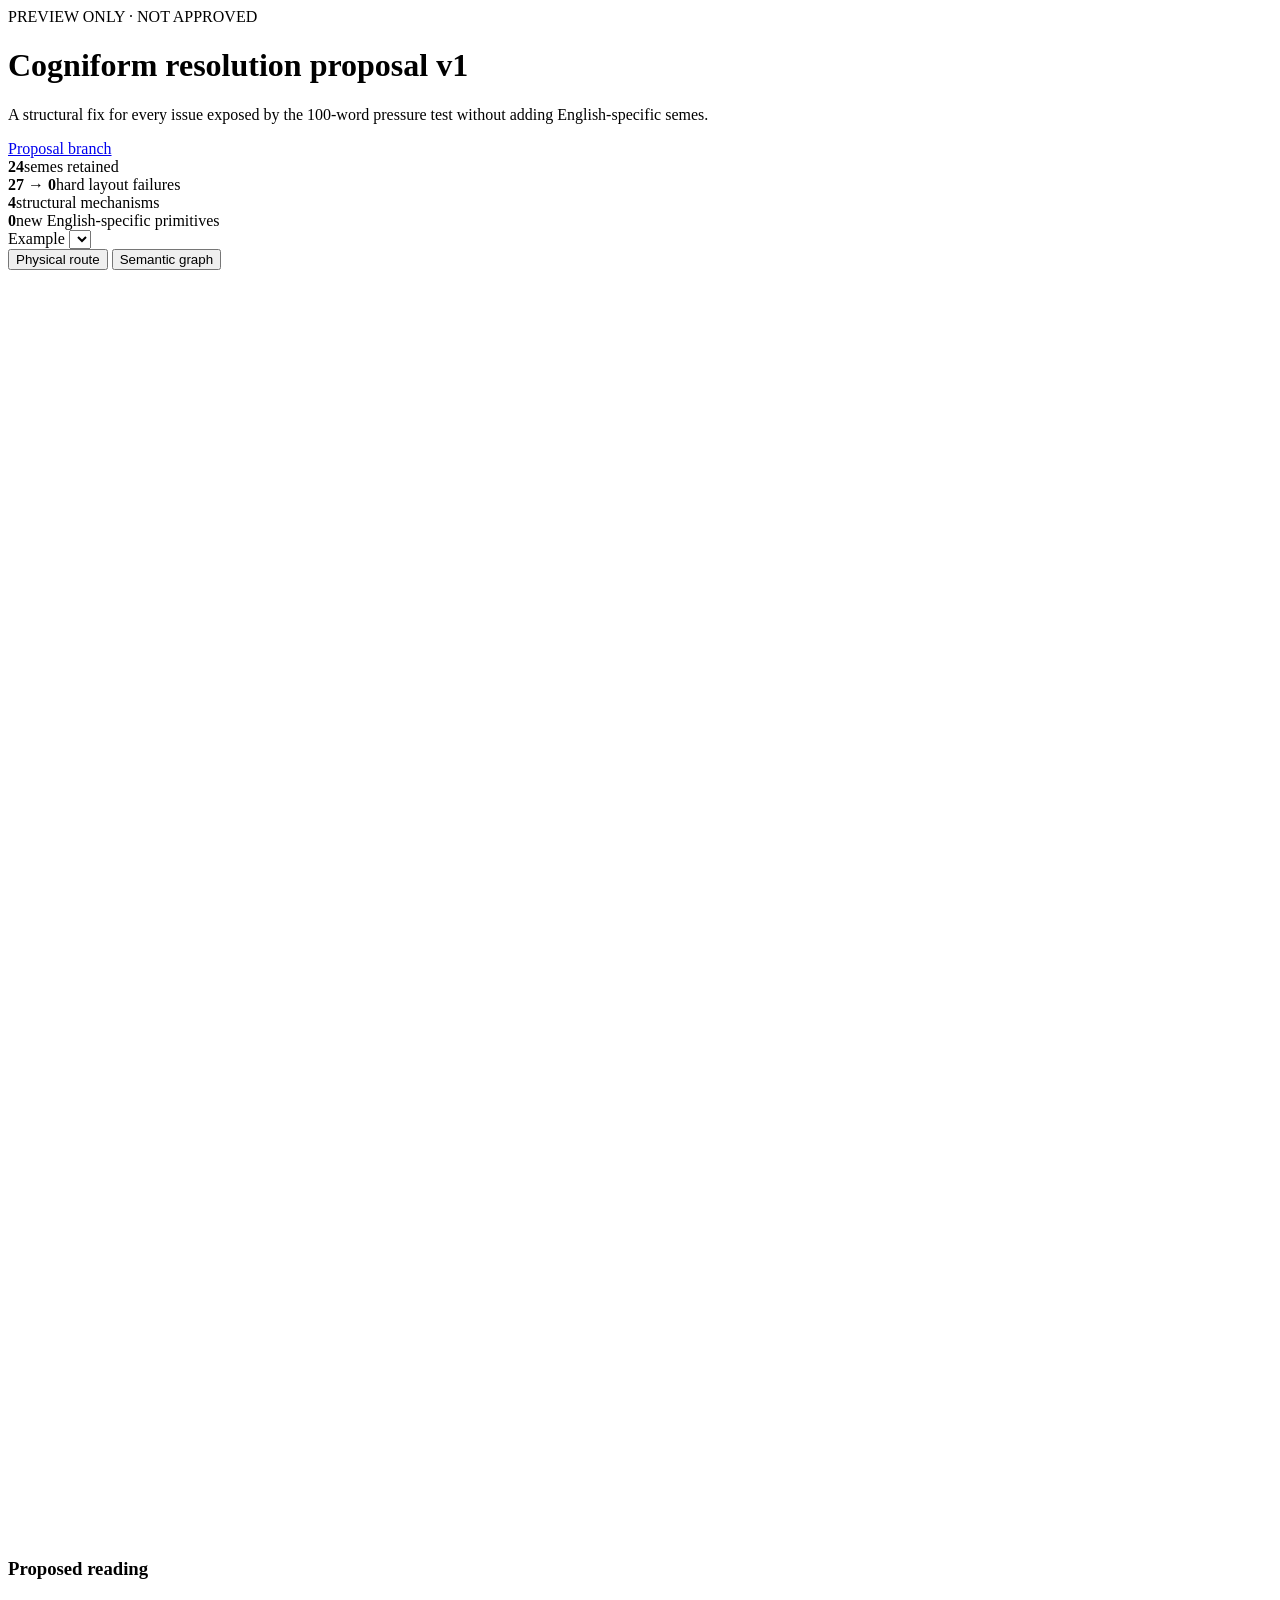
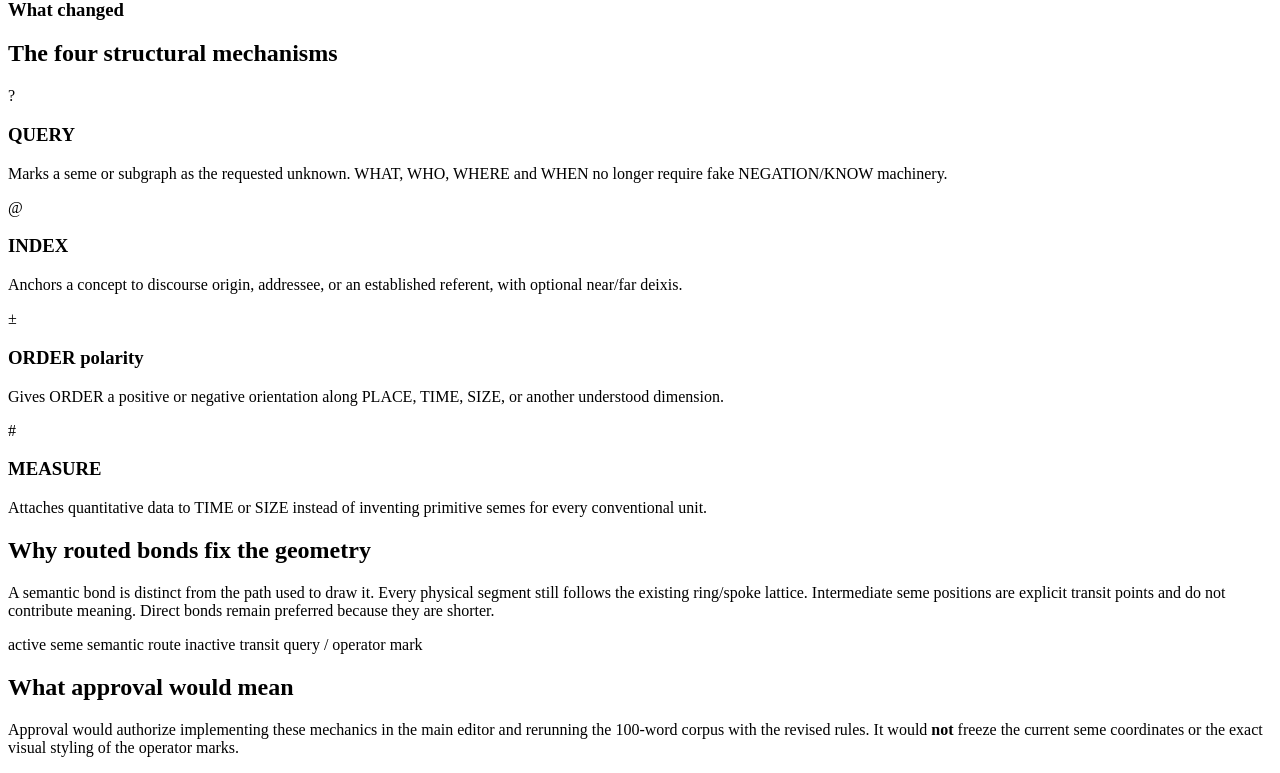
==== preview/top100-resolution-v1/index.html @ f5438c39 "Add resolution proposal preview page" ====
<!doctype html>
<html lang="en">
<head>
  <meta charset="utf-8">
  <meta name="viewport" content="width=device-width, initial-scale=1, viewport-fit=cover">
  <title>Cogniform Resolution Proposal v1</title>
  <link rel="stylesheet" href="styles.css">
</head>
<body>
  <main class="shell">
    <header class="hero">
      <div>
        <div class="eyebrow">PREVIEW ONLY · NOT APPROVED</div>
        <h1>Cogniform resolution proposal v1</h1>
        <p>
          A structural fix for every issue exposed by the 100-word pressure test
          without adding English-specific semes.
        </p>
      </div>
      <a class="repo-link" href="https://github.com/cargo-culture/cogniform/tree/proposal/top100-resolution-v1">Proposal branch</a>
    </header>

    <section class="summary-grid">
      <article><strong>24</strong><span>semes retained</span></article>
      <article><strong>27 → 0</strong><span>hard layout failures</span></article>
      <article><strong>4</strong><span>structural mechanisms</span></article>
      <article><strong>0</strong><span>new English-specific primitives</span></article>
    </section>

    <section class="demo-grid">
      <div class="canvas-card">
        <div class="toolbar">
          <label>
            Example
            <select id="exampleSelect"></select>
          </label>
          <div class="view-toggle" role="group" aria-label="View">
            <button type="button" data-view="physical" class="active">Physical route</button>
            <button type="button" data-view="semantic">Semantic graph</button>
          </div>
        </div>

        <svg id="previewSvg" viewBox="0 0 700 700" role="img" aria-labelledby="svgTitle svgDesc">
          <title id="svgTitle">Cogniform proposal preview</title>
          <desc id="svgDesc">Four rings with active semes, routed bonds, transit nodes, and structural marks.</desc>
          <g id="baseLayer"></g>
          <g id="routeLayer"></g>
          <g id="nodeLayer"></g>
          <g id="operatorLayer"></g>
        </svg>

        <div id="notation" class="notation"></div>
      </div>

      <aside class="explain-card">
        <h2 id="exampleTitle"></h2>
        <p id="exampleProblem" class="problem"></p>
        <h3>Proposed reading</h3>
        <p id="exampleReading"></p>
        <h3>What changed</h3>
        <div id="mechanisms" class="mechanisms"></div>
      </aside>
    </section>

    <section class="mechanism-section">
      <h2>The four structural mechanisms</h2>
      <div class="mechanism-grid">
        <article>
          <div class="glyph">?</div>
          <h3>QUERY</h3>
          <p>Marks a seme or subgraph as the requested unknown. WHAT, WHO, WHERE and WHEN no longer require fake NEGATION/KNOW machinery.</p>
        </article>
        <article>
          <div class="glyph">@</div>
          <h3>INDEX</h3>
          <p>Anchors a concept to discourse origin, addressee, or an established referent, with optional near/far deixis.</p>
        </article>
        <article>
          <div class="glyph">±</div>
          <h3>ORDER polarity</h3>
          <p>Gives ORDER a positive or negative orientation along PLACE, TIME, SIZE, or another understood dimension.</p>
        </article>
        <article>
          <div class="glyph">#</div>
          <h3>MEASURE</h3>
          <p>Attaches quantitative data to TIME or SIZE instead of inventing primitive semes for every conventional unit.</p>
        </article>
      </div>
    </section>

    <section class="routing-section">
      <h2>Why routed bonds fix the geometry</h2>
      <p>
        A semantic bond is distinct from the path used to draw it. Every physical
        segment still follows the existing ring/spoke lattice. Intermediate seme
        positions are explicit transit points and do not contribute meaning.
        Direct bonds remain preferred because they are shorter.
      </p>
      <div class="legend">
        <span><i class="dot active"></i> active seme</span>
        <span><i class="line"></i> semantic route</span>
        <span><i class="dot transit"></i> inactive transit</span>
        <span><i class="halo"></i> query / operator mark</span>
      </div>
    </section>

    <section class="decision-section">
      <h2>What approval would mean</h2>
      <p>
        Approval would authorize implementing these mechanics in the main editor
        and rerunning the 100-word corpus with the revised rules. It would
        <strong>not</strong> freeze the current seme coordinates or the exact visual
        styling of the operator marks.
      </p>
    </section>
  </main>

  <script src="app.js"></script>
</body>
</html>
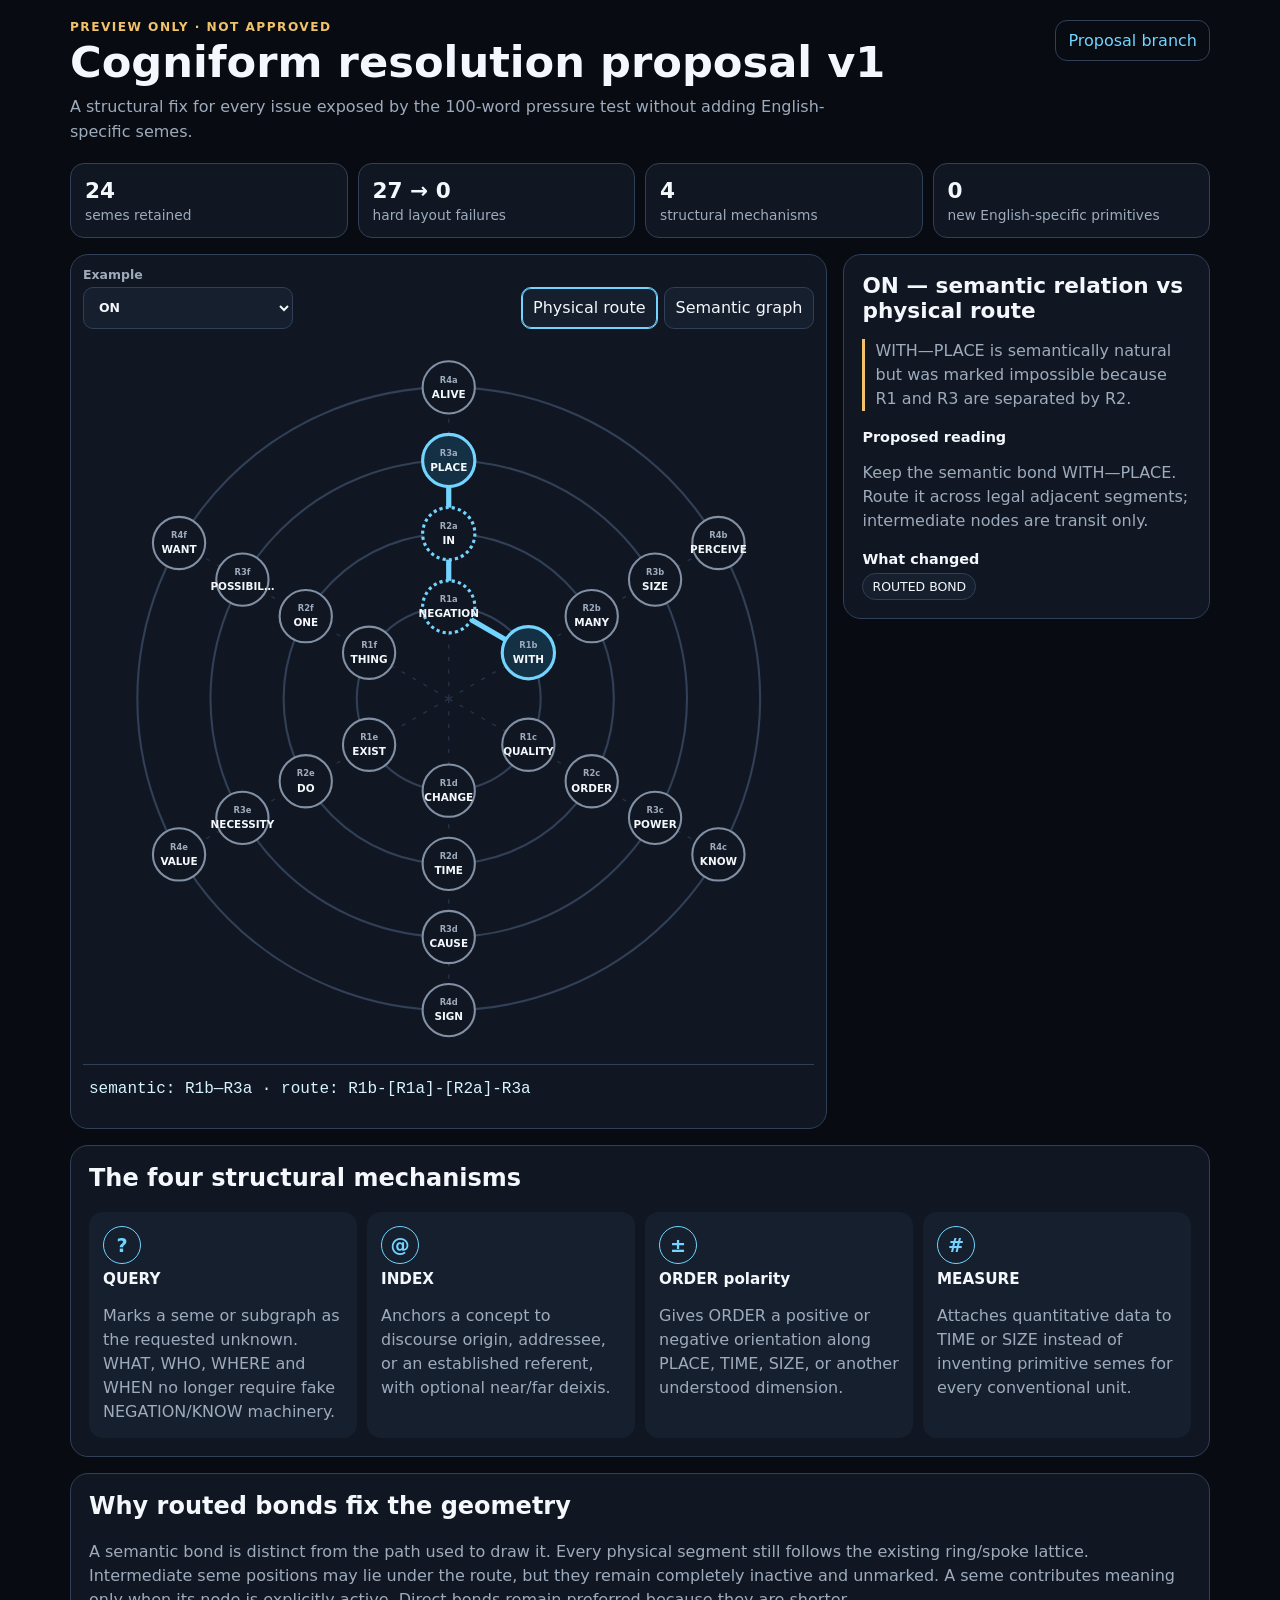
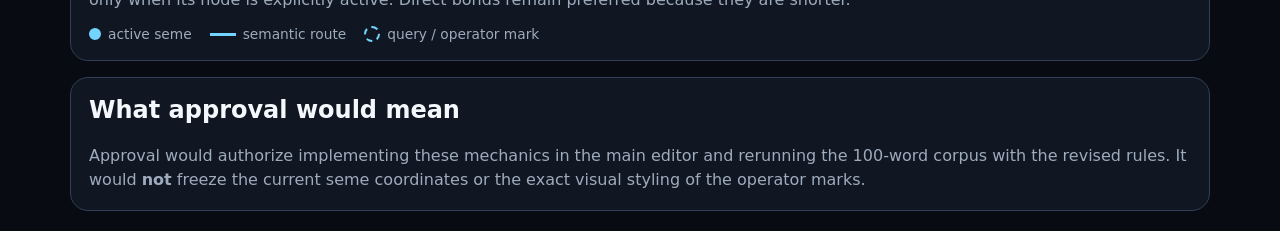
==== commit 1fc15f31: "Clarify unmarked transit semes in preview" ====
--- a/preview/top100-resolution-v1/index.html
+++ b/preview/top100-resolution-v1/index.html
@@ -42,7 +42,7 @@
 
         <svg id="previewSvg" viewBox="0 0 700 700" role="img" aria-labelledby="svgTitle svgDesc">
           <title id="svgTitle">Cogniform proposal preview</title>
-          <desc id="svgDesc">Four rings with active semes, routed bonds, transit nodes, and structural marks.</desc>
+          <desc id="svgDesc">Four rings with active semes, routed bonds passing through unmarked inactive semes, and structural marks.</desc>
           <g id="baseLayer"></g>
           <g id="routeLayer"></g>
           <g id="nodeLayer"></g>
@@ -92,14 +92,11 @@
       <h2>Why routed bonds fix the geometry</h2>
       <p>
         A semantic bond is distinct from the path used to draw it. Every physical
-        segment still follows the existing ring/spoke lattice. Intermediate seme
-        positions are explicit transit points and do not contribute meaning.
-        Direct bonds remain preferred because they are shorter.
+        segment still follows the existing ring/spoke lattice. Intermediate seme positions may lie under the route, but they remain completely inactive and unmarked. A seme contributes meaning only when its node is explicitly active. Direct bonds remain preferred because they are shorter.
       </p>
       <div class="legend">
         <span><i class="dot active"></i> active seme</span>
         <span><i class="line"></i> semantic route</span>
-        <span><i class="dot transit"></i> inactive transit</span>
         <span><i class="halo"></i> query / operator mark</span>
       </div>
     </section>
--- a/preview/top100-resolution-v1/styles.css
+++ b/preview/top100-resolution-v1/styles.css
@@ -0,0 +1,85 @@
+:root{
+  color-scheme:dark;
+  --bg:#080b12;
+  --panel:#101722;
+  --panel2:#151f2e;
+  --text:#f4f7fb;
+  --muted:#9eabbc;
+  --line:#314056;
+  --accent:#72d4ff;
+  --accent2:#d6f3ff;
+  --warn:#f0c36a;
+}
+*{box-sizing:border-box}
+html,body{margin:0;min-height:100%;background:var(--bg);color:var(--text);font-family:Inter,ui-sans-serif,system-ui,-apple-system,BlinkMacSystemFont,"Segoe UI",sans-serif}
+body{padding:0}
+.shell{width:min(1180px,100%);margin:0 auto;padding:20px}
+.hero{display:flex;justify-content:space-between;gap:24px;align-items:flex-start;margin-bottom:18px}
+.hero h1{margin:.2rem 0 .5rem;font-size:clamp(1.7rem,4vw,2.7rem)}
+.hero p{max-width:760px;margin:0;color:var(--muted);line-height:1.55}
+.eyebrow{font-size:.76rem;letter-spacing:.12em;font-weight:800;color:var(--warn)}
+.repo-link{color:var(--accent);text-decoration:none;border:1px solid var(--line);border-radius:12px;padding:10px 12px;white-space:nowrap}
+.summary-grid{display:grid;grid-template-columns:repeat(4,1fr);gap:10px;margin-bottom:16px}
+.summary-grid article{border:1px solid var(--line);border-radius:14px;background:var(--panel);padding:14px;display:grid;gap:4px}
+.summary-grid strong{font-size:1.35rem}
+.summary-grid span{color:var(--muted);font-size:.86rem}
+.demo-grid{display:grid;grid-template-columns:minmax(0,1.55fr) minmax(260px,.75fr);gap:16px;align-items:start}
+.canvas-card,.explain-card,.mechanism-section,.routing-section,.decision-section{border:1px solid var(--line);border-radius:18px;background:var(--panel)}
+.canvas-card{padding:12px}
+.explain-card{padding:18px;position:sticky;top:12px}
+.explain-card h2{margin:0 0 8px;font-size:1.35rem}
+.explain-card h3{font-size:.9rem;margin:18px 0 6px}
+.explain-card p{color:var(--muted);line-height:1.5}
+.problem{border-left:3px solid var(--warn);padding-left:10px}
+.toolbar{display:flex;gap:12px;justify-content:space-between;align-items:end;flex-wrap:wrap;margin-bottom:4px}
+.toolbar label{display:grid;gap:5px;color:var(--muted);font-size:.78rem;font-weight:700}
+select,.view-toggle button{min-height:42px;background:var(--panel2);color:var(--text);border:1px solid var(--line);border-radius:10px;padding:0 11px;font:inherit}
+select{min-width:210px}
+.view-toggle{display:flex;gap:6px}
+.view-toggle button{cursor:pointer}
+.view-toggle button.active{border-color:var(--accent);box-shadow:inset 0 0 0 1px var(--accent)}
+#previewSvg{display:block;width:100%;height:auto;touch-action:none}
+.notation{min-height:52px;border-top:1px solid var(--line);padding:12px 6px 2px;font-family:ui-monospace,SFMono-Regular,Menlo,monospace;color:var(--accent2);line-height:1.5}
+.mechanisms{display:flex;gap:7px;flex-wrap:wrap}
+.mechanisms span{border:1px solid var(--line);background:var(--panel2);border-radius:999px;padding:5px 9px;font-size:.78rem}
+.mechanism-section,.routing-section,.decision-section{padding:18px;margin-top:16px}
+.mechanism-section h2,.routing-section h2,.decision-section h2{margin-top:0}
+.mechanism-grid{display:grid;grid-template-columns:repeat(4,1fr);gap:10px}
+.mechanism-grid article{background:var(--panel2);border-radius:14px;padding:14px}
+.mechanism-grid h3{margin:6px 0;font-size:.95rem}
+.mechanism-grid p,.routing-section p,.decision-section p{color:var(--muted);line-height:1.5;margin-bottom:0}
+.glyph{width:38px;height:38px;border-radius:50%;display:grid;place-items:center;border:1px solid var(--accent);color:var(--accent);font-size:1.2rem;font-weight:800}
+.legend{display:flex;gap:18px;flex-wrap:wrap;margin-top:14px;color:var(--muted);font-size:.86rem}
+.legend span{display:flex;gap:7px;align-items:center}
+.dot{width:12px;height:12px;border-radius:50%;display:inline-block;border:2px solid var(--muted)}
+.dot.active{background:var(--accent);border-color:var(--accent)}
+.dot.transit{background:transparent;border-color:var(--accent)}
+.line{width:26px;border-top:3px solid var(--accent);display:inline-block}
+.halo{width:16px;height:16px;border:2px dashed var(--accent);border-radius:50%;display:inline-block}
+.ring{fill:none;stroke:var(--line);stroke-width:2}
+.spoke{stroke:#263247;stroke-width:1.25;stroke-dasharray:4 8}
+.node circle{fill:var(--panel);stroke:#8190a4;stroke-width:2}
+.node text{fill:var(--text);font-size:10px;font-weight:700;text-anchor:middle;dominant-baseline:middle;pointer-events:none}
+.node .addr{fill:var(--muted);font-size:8px}
+.node.active circle{fill:#143044;stroke:var(--accent);stroke-width:3}
+.node.transit circle{fill:var(--panel);stroke:var(--accent);stroke-width:3;stroke-dasharray:3 3}
+.route{fill:none;stroke:var(--accent);stroke-width:5;stroke-linecap:round;stroke-linejoin:round}
+.semantic-edge{stroke:var(--accent);stroke-width:3;stroke-dasharray:8 6;opacity:.9}
+.operator-halo{fill:none;stroke:var(--warn);stroke-width:3;stroke-dasharray:5 4}
+.operator-badge{fill:var(--panel2);stroke:var(--warn);stroke-width:2}
+.operator-text{fill:var(--warn);font-size:12px;font-weight:900;text-anchor:middle;dominant-baseline:middle}
+@media(max-width:860px){
+  .demo-grid{grid-template-columns:1fr}
+  .explain-card{position:static}
+  .summary-grid{grid-template-columns:repeat(2,1fr)}
+  .mechanism-grid{grid-template-columns:repeat(2,1fr)}
+}
+@media(max-width:520px){
+  .shell{padding:10px}
+  .hero{display:grid}
+  .repo-link{width:max-content}
+  .mechanism-grid{grid-template-columns:1fr}
+  .toolbar{align-items:stretch}
+  .view-toggle{width:100%}
+  .view-toggle button{flex:1}
+}
